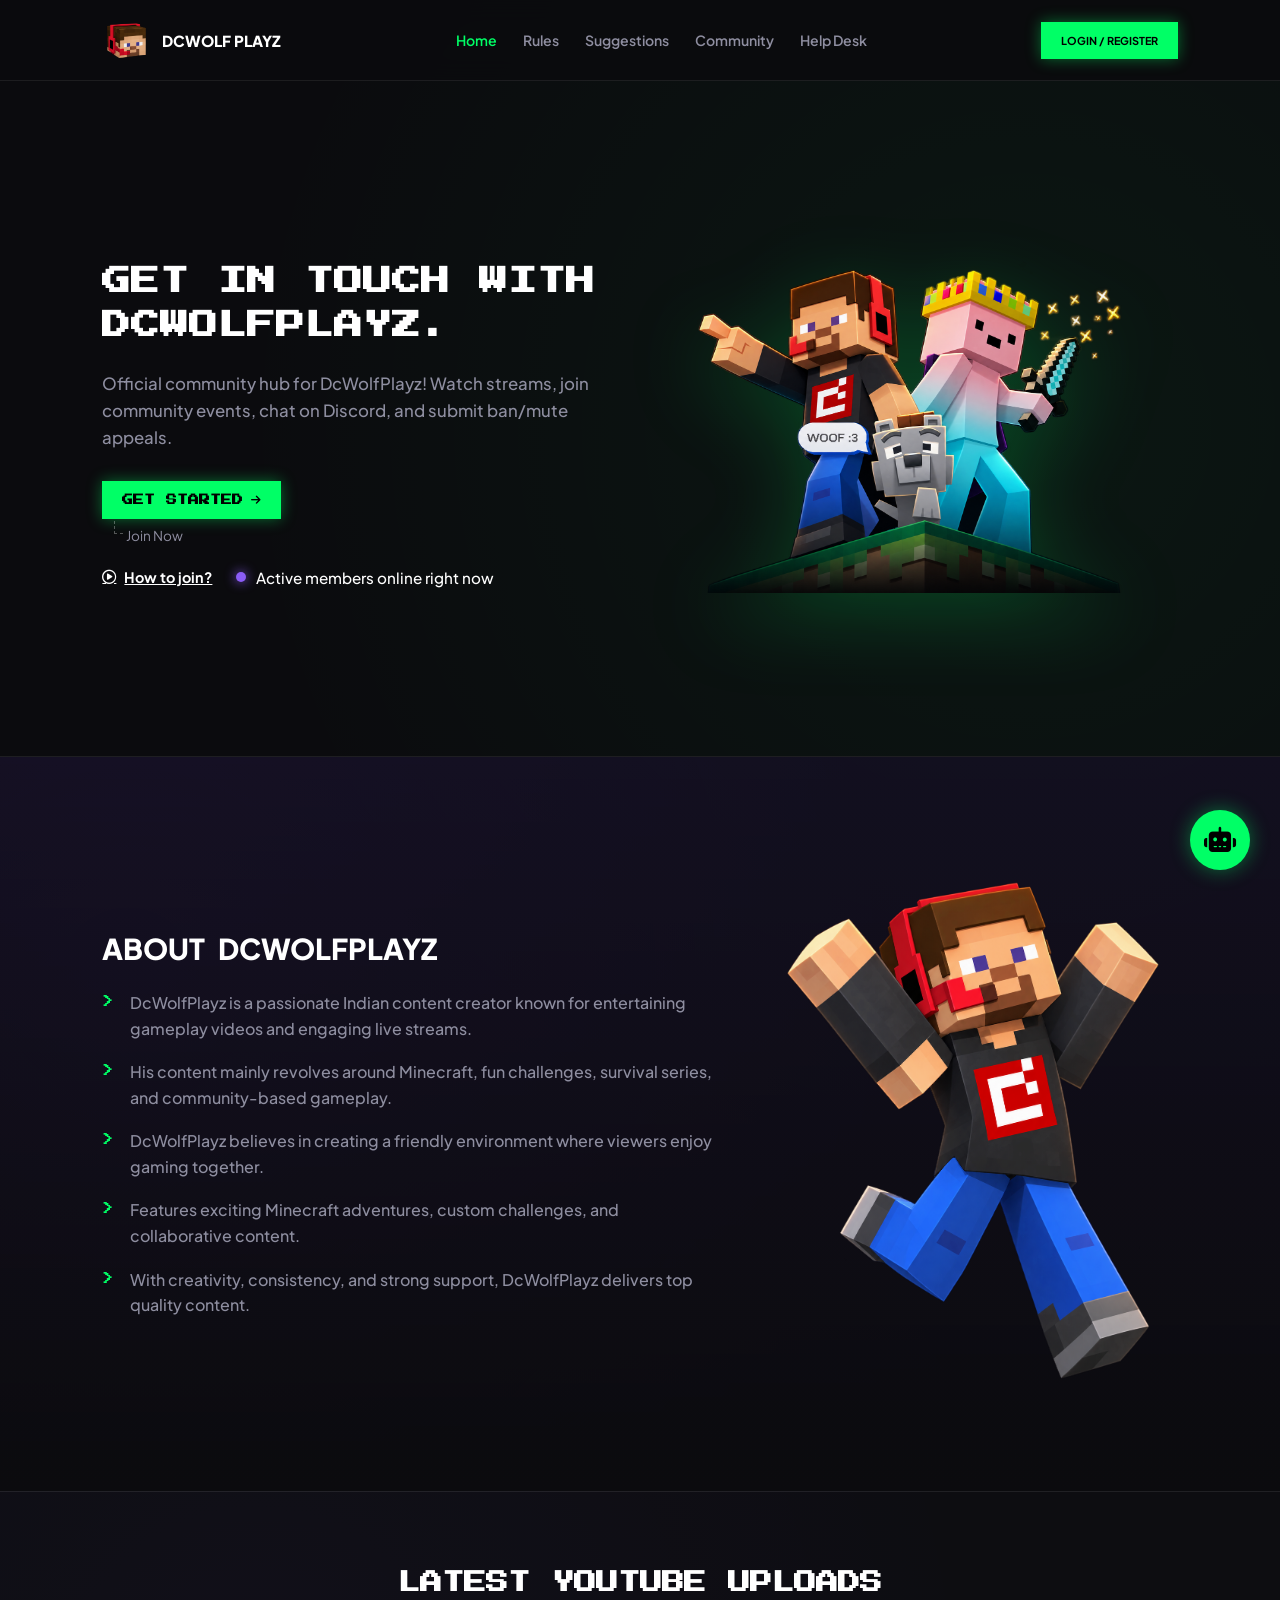
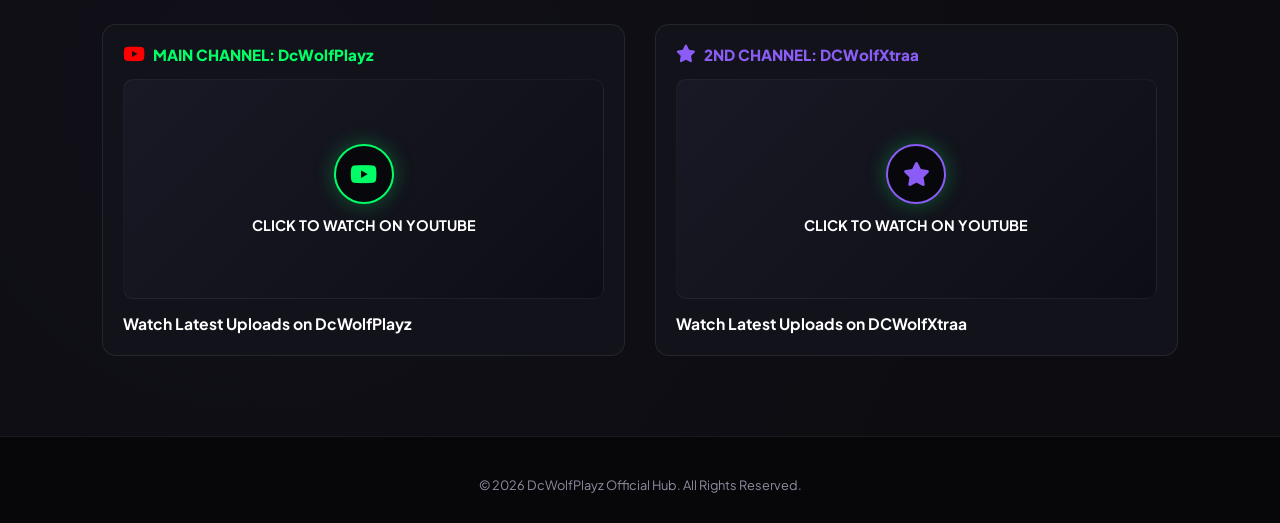
==== index.html @ 74b21df1 "Update index.html" ====
<!DOCTYPE html>
<html lang="en">
<head>
    <meta charset="UTF-8">
    <meta name="viewport" content="width=device-width, initial-scale=1.0">
    <title>DcWolfPlayz | Home</title>
    <link href="https://fonts.googleapis.com/css2?family=Press+Start+2P&family=Plus+Jakarta+Sans:wght@400;500;600;700;800;900&display=swap" rel="stylesheet">
    <link rel="stylesheet" href="https://cdnjs.cloudflare.com/ajax/libs/font-awesome/6.4.0/css/all.min.css">
    <link rel="stylesheet" href="/css/style.css">
</head>
<body>
    <header>
        <a href="/" class="brand" style="font-weight: 900;">
            <div class="brand-logo" style="background: transparent !important; box-shadow: none !important; border: none !important; display: flex; align-items: center; justify-content: center; width: auto; height: auto;">
                <img src="/images/head.png" alt="Logo" style="width: 48px; height: 48px; object-fit: contain;">
            </div>
            DCWOLF  PLAYZ
        </a>
        <nav>
            <a href="/" class="nav-btn active">Home</a>
            <a href="/rules" class="nav-btn">Rules</a>
            <a href="/suggestions" class="nav-btn">Suggestions</a>
            <a href="/community" class="nav-btn">Community</a>
            <a href="/helpdesk" class="nav-btn">Help Desk</a>
        </nav>
        <div class="nav-right-actions">
            <a href="/login" class="auth-nav-btn" id="loginNavBtn" style="text-decoration:none; display:inline-block; text-align:center;">LOGIN / REGISTER</a>
            <a href="/admin" class="auth-nav-btn" id="adminNavBtn" style="display:none; background: var(--accent-purple); color: #fff; text-decoration:none; text-align:center;">ADMIN DASHBOARD</a>
        </div>
    </header>

    <main>
        <section class="hero">
            <div class="hero-content">
                <h1>GET IN TOUCH WITH DCWOLFPLAYZ.</h1>
                <p>Official community hub for DcWolfPlayz! Watch streams, join community events, chat on Discord, and submit ban/mute appeals.</p>
                <div class="hero-actions-container">
                    <div class="btn-wrapper-block">
                        <a href="https://discord.gg/ys2sJAPhyP" target="_blank" class="btn-green">GET STARTED <i class="fa-solid fa-arrow-right"></i></a>
                        <span class="join-now-subtitle">Join Now</span>
                    </div>
                    <div class="secondary-actions-row">
                        <div class="how-to-join-link" onclick="openJoinModal()"><i class="fa-regular fa-circle-play"></i> How to join?</div>
                        <div class="hero-stats-nobox">
                            <div class="dot-purple-glow"></div>
                            <span id="discordMemberCount">... online right now</span>
                        </div>
                    </div>
                </div>
            </div>
            <div class="hero-banner-art">
                <img src="/images/index_image.png" alt="DcWolf Character Render">
            </div>
        </section>

        <div class="about-showcase">
            <div class="about-layout">
                <div class="about-text-content">
                    <h2>ABOUT DCWOLFPLAYZ</h2>
                    <ul class="about-list">
                        <li>DcWolfPlayz is a passionate Indian content creator known for entertaining gameplay videos and engaging live streams.</li>
                        <li>His content mainly revolves around Minecraft, fun challenges, survival series, and community-based gameplay.</li>
                        <li>DcWolfPlayz believes in creating a friendly environment where viewers enjoy gaming together.</li>
                        <li>Features exciting Minecraft adventures, custom challenges, and collaborative content.</li>
                        <li>With creativity, consistency, and strong support, DcWolfPlayz delivers top quality content.</li>
                    </ul>
                </div>
                <div class="about-image-box" style="display: flex; align-items: center; justify-content: center;">
                    <img src="/images/aboutdc.png" alt="About DcWolf Character" style="max-width: 100%; height: auto; border-radius: 12px;">
                </div>
            </div>
        </div>

        <div class="yt-videos-showcase">
            <h2>LATEST YOUTUBE UPLOADS</h2>
            <div class="yt-grid">
                <div class="yt-card">
                    <div class="yt-channel-badge"><i class="fa-brands fa-youtube" style="color:#ff0000; font-size:1.2rem;"></i> MAIN CHANNEL: DcWolfPlayz</div>
                    <a href="https://youtube.com/@dcwolfplayz" target="_blank" class="yt-thumb-wrapper">
                        <div class="yt-play-icon"><i class="fa-brands fa-youtube"></i></div>
                        <span style="font-size:0.9rem; font-weight:700; color:#fff;">CLICK TO WATCH ON YOUTUBE</span>
                    </a>
                    <a href="https://youtube.com/@dcwolfplayz" target="_blank" class="video-title-text">Watch Latest Uploads on DcWolfPlayz</a>
                </div>
                <div class="yt-card">
                    <div class="yt-channel-badge xtra-badge"><i class="fa-solid fa-star" style="color:var(--accent-purple); font-size:1.1rem;"></i> 2ND CHANNEL: DCWolfXtraa</div>
                    <a href="https://youtube.com/@DCWolfXtraa" target="_blank" class="yt-thumb-wrapper">
                        <div class="yt-play-icon" style="border-color: var(--accent-purple); color: var(--accent-purple);"><i class="fa-solid fa-star"></i></div>
                        <span style="font-size:0.9rem; font-weight:700; color:#fff;">CLICK TO WATCH ON YOUTUBE</span>
                    </a>
                    <a href="https://youtube.com/@DCWolfXtraa" target="_blank" class="video-title-text">Watch Latest Uploads on DCWolfXtraa</a>
                </div>
            </div>
        </div>
    </main>

    <!-- AI CHATBOT FLOATING WIDGET -->
    <div class="chat-widget-btn" onclick="toggleChatWindow()"><i class="fa-solid fa-robot"></i></div>

    <div class="chat-window" id="chatWindow">
        <div class="chat-header">
            <div style="display: flex; align-items: center; gap: 10px;">
                <i class="fa-solid fa-robot" style="color: var(--accent-green);"></i>
                <div>
                    <h4 id="chatHeaderTitle">DcWolf AI Assistant</h4>
                    <span style="font-size: 0.7rem; color: var(--text-muted);" id="chatHeaderSubtitle">Online & Ready</span>
                </div>
            </div>
            <div style="display:flex; gap:10px; align-items:center;">
                <button id="chatToggleHistoryBtn" onclick="toggleChatHistoryView()" style="background:none; border:none; color:var(--accent-green); cursor:pointer; font-size:0.9rem;" title="View History"><i class="fa-solid fa-clock-rotate-left"></i></button>
                <button onclick="toggleChatWindow()" style="background:none; border:none; color:#fff; cursor:pointer;"><i class="fa-solid fa-xmark"></i></button>
            </div>
        </div>

        <div class="chat-messages" id="chatMessages">
            <div class="chat-msg msg-bot">Hello! Welcome to Wolf's Dome AI Assistant. How can I help you today? Select a question below or type your message!</div>
        </div>

        <div class="faq-chips-container" id="chatChipsContainer">
            <div class="faq-chip" onclick="sendFaqQuery('How to join the Minecraft server?')">🎮 Join Server?</div>
            <div class="faq-chip" onclick="sendFaqQuery('Where can I submit a ban appeal?')">📜 Ban Appeal?</div>
            <div class="faq-chip" onclick="sendFaqQuery('What are the server rules?')">⚖️ Server Rules?</div>
            <div class="faq-chip" onclick="sendFaqQuery('How to apply for staff?')">🛡️ Staff Apply?</div>
        </div>

        <div class="chat-input-box" id="chatInputArea">
            <input type="text" id="chatInput" placeholder="Type your message..." onkeypress="handleChatKeyPress(event)">
            <button onclick="sendChatMessage()"><i class="fa-solid fa-paper-plane"></i></button>
        </div>
    </div>

    <!-- SUCCESS NOTIFICATION MODAL -->
    <div class="modal-overlay" id="alertModal">
        <div class="modal-body" style="max-width: 420px; text-align: center;">
            <i class="fa-solid fa-circle-check" style="font-size: 2.8rem; color: var(--accent-green); margin-bottom: 15px;"></i>
            <h3 style="font-size: 1rem; color: #fff; margin-bottom: 10px;" id="alertModalTitle">SUCCESS</h3>
            <p style="color: var(--text-muted); font-size: 0.9rem; margin-bottom: 22px;" id="alertModalText">Action completed successfully.</p>
            <button onclick="closeAlertModal()" class="btn-green" style="width:100%; justify-content:center;">OKAY</button>
        </div>
    </div>

    <!-- CUSTOM CONFIRMATION MODAL -->
    <div class="modal-overlay" id="customConfirmModal">
        <div class="modal-body" style="max-width: 420px; text-align: center;">
            <i class="fa-solid fa-triangle-exclamation" style="font-size: 2.5rem; color: var(--accent-red); margin-bottom: 15px;"></i>
            <h3 style="font-size: 1rem; color: #fff; margin-bottom: 10px;" id="confirmModalTitle">CONFIRM ACTION</h3>
            <p style="color: var(--text-muted); font-size: 0.9rem; margin-bottom: 25px;" id="confirmModalText">Are you sure you want to proceed?</p>
            <div style="display: flex; gap: 12px; justify-content: center;">
                <button id="confirmCancelBtn" style="background: #202230; color: #fff; border: 1px solid var(--border-dark); padding: 10px 20px; border-radius: 8px; font-weight: 700; cursor: pointer;">CANCEL</button>
                <button id="confirmProceedBtn" style="background: var(--accent-red); color: #fff; border: none; padding: 10px 20px; border-radius: 8px; font-weight: 700; cursor: pointer;">PROCEED</button>
            </div>
        </div>
    </div>

    <!-- HOW TO JOIN DISCORD MODAL -->
    <div class="modal-overlay" id="joinModal">
        <div class="modal-body">
            <button class="modal-close-btn" onclick="closeJoinModal()"><i class="fa-solid fa-xmark"></i></button>
            <h3 style="font-size: 0.95rem; color: var(--accent-green); margin-bottom: 24px;">HOW TO JOIN DISCORD?</h3>
            <div style="display:flex; flex-direction:column; gap:16px;">
                <div><h4 style="color:#fff; font-size:0.9rem;">STEP 1: CLICK DISCORD INVITE LINK</h4><p style="color:var(--text-muted); font-size:0.85rem;">Click GET STARTED on the home section.</p></div>
                <div><h4 style="color:#fff; font-size:0.9rem;">STEP 2: ACCEPT SERVER INVITE</h4><p style="color:var(--text-muted); font-size:0.85rem;">Click Accept Invite on Discord.</p></div>
            </div>
        </div>
    </div>

    <!-- FOOTER -->
    <footer>
        <p>&copy; 2026 DcWolfPlayz Official Hub. All Rights Reserved.</p>
    </footer>

    <script src="/js/skript.js"></script>
</body>
</html>
---- css/style.css ----
:root {
    --bg-black: #0b0b0e;
    --bg-card: #12131a;
    --bg-card-hover: #1a1c27;
    --accent-green: #00ff66;
    --accent-green-hover: #00cc52;
    --green-glow: rgba(0, 255, 102, 0.4);
    --accent-purple: #8b5cf6;
    --accent-red: #ff4d4d;
    --text-main: #ffffff;
    --text-muted: #8e8ea0;
    --border-dark: rgba(255, 255, 255, 0.08);
    --font-pixel: 'Press Start 2P', cursive, monospace;
    --font-sans: 'Plus Jakarta Sans', sans-serif;
}

* { box-sizing: border-box; margin: 0; padding: 0; font-family: var(--font-sans); scroll-behavior: smooth; }

body {
    background-color: var(--bg-black);
    color: var(--text-main);
    overflow-x: hidden;
    background-image: 
        radial-gradient(circle at 80% 20%, rgba(0, 255, 102, 0.05) 0%, transparent 40%),
        radial-gradient(circle at 20% 80%, rgba(139, 92, 246, 0.05) 0%, transparent 40%);
    display: flex; flex-direction: column; min-height: 100vh;
}

h1, h2, h3, .brand-logo, .btn-green, .char-name, .rule-num { font-family: var(--font-pixel) !important; }
.nav-btn, .nav-action-link { font-family: var(--font-sans) !important; font-weight: 600; text-decoration: none; }
.rule-detail h4, .about-text-content h2, .yt-channel-badge { font-family: var(--font-sans) !important; font-weight: 800; }

/* NAVBAR */
header {
    position: sticky; top: 0; z-index: 1000;
    background: rgba(11, 11, 14, 0.92); backdrop-filter: blur(12px);
    border-bottom: 1px solid var(--border-dark); padding: 16px 8%;
    display: flex; justify-content: space-between; align-items: center;
}

.brand { display: flex; align-items: center; gap: 12px; text-decoration: none; color: #fff; font-size: 0.95rem; }
.brand-logo { width: 36px; height: 36px; background: var(--accent-green); display: flex; align-items: center; justify-content: center; color: #000; font-size: 0.9rem; box-shadow: 0 0 15px var(--green-glow); }

nav { display: flex; align-items: center; gap: 18px; }
.nav-btn { background: none; border: none; color: var(--text-muted); font-size: 0.88rem; cursor: pointer; padding: 6px 4px; transition: 0.3s; }
.nav-btn:hover, .nav-btn.active { color: var(--accent-green); }

.nav-right-actions { display: flex; align-items: center; gap: 12px; }

.btn-green {
    background: var(--accent-green); color: #000; padding: 12px 20px; border-radius: 0px !important;
    text-decoration: none; text-transform: uppercase; font-size: 0.68rem; line-height: 1.2;
    box-shadow: 0 0 15px var(--green-glow); transition: all 0.3s ease; display: inline-flex;
    align-items: center; gap: 8px; border: none; cursor: pointer; font-weight: 700;
}
.btn-green:hover { background: var(--accent-green-hover); transform: translateY(-2px); box-shadow: 0 0 25px rgba(0, 255, 102, 0.6); }

.auth-nav-btn {
    background: var(--accent-green); color: #000; padding: 12px 20px; font-size: 0.68rem; font-weight: 700;
    cursor: pointer; border: none; box-shadow: 0 0 15px var(--green-glow); transition: 0.3s; text-transform: uppercase;
}
.auth-nav-btn:hover { background: var(--accent-green-hover); transform: translateY(-2px); }

/* MAIN LAYOUT */
main { flex: 1; }

/* HERO & SHOWCASES */
.hero { padding: 70px 8% 60px; display: grid; grid-template-columns: 1fr 1fr; align-items: center; gap: 40px; min-height: 75vh; }
.hero-content h1 { font-size: 1.8rem; line-height: 1.5; margin-bottom: 24px; color: #ffffff; text-transform: uppercase; }
.hero-content p { color: var(--text-muted); font-size: 1.05rem; max-width: 520px; margin-bottom: 30px; line-height: 1.6; font-weight: 500; }
.hero-actions-container { display: flex; flex-direction: column; gap: 16px; margin-top: 10px; }
.btn-wrapper-block { display: flex; flex-direction: column; align-items: flex-start; position: relative; }
.join-now-subtitle { color: var(--text-muted); font-size: 0.85rem; margin-top: 8px; margin-left: 12px; position: relative; padding-left: 12px; }
.join-now-subtitle::before { content: ''; position: absolute; left: 0; top: -6px; width: 8px; height: 12px; border-left: 1px dashed rgba(255, 255, 255, 0.3); border-bottom: 1px dashed rgba(255, 255, 255, 0.3); }
.secondary-actions-row { display: flex; align-items: center; gap: 24px; margin-top: 8px; flex-wrap: wrap; }
.how-to-join-link { color: #fff; font-size: 0.9rem; font-weight: 700; text-decoration: underline; cursor: pointer; display: flex; align-items: center; gap: 8px; transition: color 0.3s ease; }
.how-to-join-link:hover { color: var(--accent-green); }
.hero-stats-nobox { display: flex; align-items: center; gap: 10px; color: #ffffff; font-size: 0.95rem; font-weight: 500; }
.dot-purple-glow { width: 10px; height: 10px; background: #8b5cf6; border-radius: 50%; box-shadow: 0 0 12px #8b5cf6; animation: pulseDotPurple 2s infinite; }
@keyframes pulseDotPurple { 0% { opacity: 1; transform: scale(1); } 50% { opacity: 0.5; transform: scale(0.8); } 100% { opacity: 1; transform: scale(1); } }
.hero-banner-art img { width: 100%; max-width: 500px; filter: drop-shadow(0 20px 40px rgba(0, 255, 102, 0.2)); animation: float 4s ease-in-out infinite alternate; }
@keyframes float { 0% { transform: translateY(0px); } 100% { transform: translateY(-15px); } }

/* ABOUT SHOWCASE */
.about-showcase { padding: 90px 8%; border-top: 1px solid var(--border-dark); background: linear-gradient(180deg, rgba(20, 15, 35, 0.8) 0%, rgba(11, 11, 14, 1) 100%), radial-gradient(circle at 10% 30%, rgba(139, 92, 246, 0.15) 0%, transparent 60%); }
.about-layout { display: grid; grid-template-columns: 1.2fr 0.8fr; gap: 50px; align-items: center; }
.about-text-content h2 { font-size: 1.8rem; color: #ffffff; margin-bottom: 24px; text-transform: uppercase; word-spacing: 8px; }
.about-list { list-style: none; display: flex; flex-direction: column; gap: 18px; }
.about-list li { color: var(--text-muted); font-size: 1rem; line-height: 1.6; position: relative; padding-left: 28px; font-weight: 500; }
.about-list li::before { content: '>'; font-family: var(--font-pixel); color: var(--accent-green); font-size: 0.8rem; position: absolute; left: 0; top: 2px; }
.character-placeholder-box { width: 100%; min-height: 400px; border: 2px dashed rgba(255, 255, 255, 0.1); border-radius: 20px; display: flex; flex-direction: column; align-items: center; justify-content: center; gap: 12px; color: var(--text-muted); background: rgba(255, 255, 255, 0.01); }
.character-placeholder-box i { font-size: 3rem; color: var(--accent-green); }

/* YOUTUBE SHOWCASE */
.yt-videos-showcase { padding: 80px 8%; border-top: 1px solid var(--border-dark); background: rgba(18, 19, 26, 0.3); }
.yt-videos-showcase h2 { font-size: 1.4rem; color: #fff; margin-bottom: 30px; text-align: center; text-transform: uppercase; }
.yt-grid { display: grid; grid-template-columns: 1fr 1fr; gap: 30px; }
.yt-card { background: var(--bg-card); border: 1px solid var(--border-dark); padding: 20px; border-radius: 14px; transition: transform 0.3s ease; }
.yt-card:hover { transform: translateY(-4px); border-color: var(--accent-green); }
.yt-channel-badge { font-size: 0.95rem; color: var(--accent-green); margin-bottom: 15px; display: flex; align-items: center; gap: 8px; }
.yt-channel-badge.xtra-badge { color: var(--accent-purple); }
.yt-thumb-wrapper { position: relative; width: 100%; height: 220px; border-radius: 10px; overflow: hidden; display: flex; flex-direction: column; align-items: center; justify-content: center; text-decoration: none; background: linear-gradient(135deg, #181924 0%, #0d0e15 100%); border: 1px solid rgba(255, 255, 255, 0.05); transition: all 0.3s ease; }
.yt-thumb-wrapper:hover { border-color: var(--accent-green); background: linear-gradient(135deg, #1f2130 0%, #12131c 100%); }
.yt-play-icon { width: 60px; height: 60px; background: rgba(0, 0, 0, 0.6); border: 2px solid var(--accent-green); border-radius: 50%; display: flex; align-items: center; justify-content: center; color: var(--accent-green); font-size: 1.5rem; box-shadow: 0 0 20px rgba(0, 255, 102, 0.3); margin-bottom: 12px; transition: transform 0.3s ease; }
.yt-thumb-wrapper:hover .yt-play-icon { transform: scale(1.15); background: var(--accent-green); color: #000; }
.video-title-text { margin-top: 14px; font-size: 0.98rem; color: #fff; font-weight: 700; line-height: 1.4; display: block; text-decoration: none; }
.video-title-text:hover { color: var(--accent-green); }

/* RULES, HELPDESK, SUGGESTIONS, COMMUNITY */
.rules-container, .helpdesk-container, .suggestions-container, .community-container { padding: 70px 8%; }
.rules-layout { display: grid; grid-template-columns: 1.2fr 0.8fr; gap: 50px; margin-top: 30px; align-items: start; }
.rules-list-vertical { display: flex; flex-direction: column; }
.rule-line-item { padding: 22px 0; border-bottom: 1px solid rgba(255, 255, 255, 0.08); display: flex; gap: 20px; align-items: flex-start; }
.rule-num { color: var(--accent-green); font-size: 0.95rem; min-width: 45px; padding-top: 2px; }
.rule-detail h4 { font-size: 1.15rem; color: #ffffff; margin-bottom: 6px; }
.rule-detail p { color: var(--text-muted); font-size: 0.95rem; line-height: 1.5; font-weight: 500; }

.helpdesk-grid, .staff-grid, .socials-grid { display: grid; grid-template-columns: repeat(auto-fit, minmax(240px, 1fr)); gap: 20px; margin-top: 25px; }
.helpdesk-card, .staff-card, .social-box { background: var(--bg-card); border: 1px solid var(--border-dark); border-radius: 14px; padding: 24px; text-decoration: none; color: #fff; transition: 0.3s; }
.helpdesk-card:hover { border-color: var(--accent-green); transform: translateY(-4px); }

/* SUGGESTIONS STYLING */
.suggestion-card { background: var(--bg-card); border: 1px solid var(--border-dark); border-radius: 14px; padding: 24px; margin-bottom: 20px; }
.suggestion-card h3 { font-family: var(--font-sans) !important; font-weight: 700 !important; font-size: 1.1rem !important; }
.suggestion-badge { font-size: 0.7rem; padding: 4px 10px; border-radius: 12px; font-weight: 600; text-transform: uppercase; font-family: var(--font-sans) !important; }
.badge-approved { background: rgba(0, 255, 102, 0.15); color: var(--accent-green); }
.badge-pending { background: rgba(255, 193, 7, 0.15); color: #ffc107; }
.badge-denied { background: rgba(255, 77, 77, 0.15); color: #ff4d4d; }

.reaction-bar { display: flex; gap: 12px; align-items: center; margin-top: 15px; }
.reaction-btn { background: #181a26; border: 1px solid var(--border-dark); color: var(--text-muted); padding: 6px 14px; border-radius: 8px; font-size: 0.85rem; cursor: pointer; display: flex; align-items: center; gap: 6px; transition: 0.2s; }
.reaction-btn:hover, .reaction-btn.active { border-color: var(--accent-green); color: var(--accent-green); background: rgba(0,255,102,0.08); }
.reaction-btn.btn-down:hover, .reaction-btn.btn-down.active { border-color: var(--accent-red); color: var(--accent-red); background: rgba(255,77,77,0.08); }

.replies-wrapper { background: #0f1017; border-radius: 10px; padding: 16px; margin-top: 16px; border: 1px solid rgba(255,255,255,0.05); }
.reply-item { font-size: 0.85rem; color: #d1d1e0; padding: 8px 0; border-bottom: 1px dashed var(--border-dark); }
.reply-item:last-child { border-bottom: none; }
.reply-input-box { display: flex; gap: 10px; margin-top: 12px; }
.reply-input-box input { flex: 1; background: #161824; border: 1px solid var(--border-dark); color: #fff; padding: 10px 14px; border-radius: 8px; font-size: 0.88rem; }
.reply-input-box button { background: var(--accent-purple); color: #fff; border: none; padding: 10px 18px; border-radius: 8px; cursor: pointer; font-weight: 700; }

.staff-head-img { width: 80px; height: 80px; border-radius: 12px; margin-bottom: 15px; border: 2px solid var(--accent-green); }
.staff-role-badge { display: inline-block; font-size: 0.5rem; background: rgba(0, 255, 102, 0.15); color: var(--accent-green); padding: 6px 12px; border-radius: 20px; margin-top: 8px; }

/* CHATBOT STYLING */
.chat-widget-btn { position: fixed; bottom: 30px; right: 30px; width: 60px; height: 60px; background: var(--accent-green); border-radius: 50%; display: flex; align-items: center; justify-content: center; color: #000; font-size: 1.6rem; cursor: pointer; box-shadow: 0 0 20px var(--green-glow); z-index: 1500; transition: transform 0.3s; }
.chat-widget-btn:hover { transform: scale(1.08); }
.chat-window { position: fixed; bottom: 100px; right: 30px; width: 380px; height: 530px; background: #12131a; border: 1px solid var(--border-dark); border-radius: 16px; box-shadow: 0 10px 40px rgba(0,0,0,0.8); display: none; flex-direction: column; z-index: 1500; overflow: hidden; }
.chat-window.open { display: flex; }
.chat-header { background: #181a24; padding: 14px 16px; border-bottom: 1px solid var(--border-dark); display: flex; align-items: center; justify-content: space-between; }
.chat-header h4 { font-size: 0.9rem; color: var(--accent-green); }
.chat-messages { flex: 1; padding: 16px; overflow-y: auto; display: flex; flex-direction: column; gap: 12px; }
.chat-msg { max-width: 85%; padding: 12px 14px; border-radius: 12px; font-size: 0.88rem; line-height: 1.45; word-wrap: break-word; }
.msg-bot { background: #1e202d; color: #e2e2ec; align-self: flex-start; border-bottom-left-radius: 2px; }
.msg-bot a { color: var(--accent-green); text-decoration: underline; font-weight: 600; }
.msg-user { background: var(--accent-green); color: #000; align-self: flex-end; font-weight: 600; border-bottom-right-radius: 2px; }

.faq-chips-container {
    padding: 10px 14px;
    display: flex;
    gap: 8px;
    overflow-x: auto;
    background: #0e0f14;
    border-top: 1px solid var(--border-dark);
    scrollbar-width: none;
    -ms-overflow-style: none;
}
.faq-chips-container::-webkit-scrollbar { display: none; }
.faq-chip { background: #1a1c27; color: #fff; padding: 8px 14px; border-radius: 14px; font-size: 0.75rem; white-space: nowrap; cursor: pointer; border: 1px solid var(--border-dark); transition: all 0.2s; }
.faq-chip:hover { border-color: var(--accent-green); color: var(--accent-green); background: rgba(0, 255, 102, 0.08); }

.chat-input-box { padding: 12px; background: #181a24; border-top: 1px solid var(--border-dark); display: flex; gap: 10px; }
.chat-input-box input { flex: 1; background: #0b0b0e; border: 1px solid var(--border-dark); color: #fff; padding: 10px 12px; border-radius: 8px; font-size: 0.88rem; }
.chat-input-box button { background: var(--accent-green); color: #000; border: none; padding: 10px 16px; border-radius: 8px; cursor: pointer; font-weight: 700; }

/* MODALS LAYERED Z-INDEX ARCHITECTURE */
.modal-overlay { position: fixed; top: 0; left: 0; width: 100%; height: 100%; background: rgba(0, 0, 0, 0.88); backdrop-filter: blur(10px); z-index: 2000; display: none; align-items: center; justify-content: center; padding: 20px; }
.modal-overlay.active { display: flex; }
.modal-body { background: #12131a; border: 1px solid rgba(255, 255, 255, 0.15); border-radius: 16px; max-width: 500px; width: 100%; max-height: 85vh; overflow-y: auto; padding: 30px; position: relative; }
.modal-close-btn { position: absolute; top: 20px; right: 20px; background: none; border: none; color: var(--text-muted); font-size: 1.4rem; cursor: pointer; }

.form-group { margin-bottom: 18px; }
.form-group label { display: block; font-size: 0.85rem; color: #ccc; margin-bottom: 8px; font-weight: 600; }
.form-group input, .form-group select, .form-group textarea { width: 100%; background: #0b0b0e; border: 1px solid var(--border-dark); color: #fff; padding: 12px; border-radius: 8px; font-size: 0.9rem; }

.form-error-alert {
    background: rgba(255, 77, 77, 0.12);
    border: 1px solid rgba(255, 77, 77, 0.4);
    color: #ff6666; padding: 10px 14px;
    border-radius: 8px; font-size: 0.83rem;
    margin-bottom: 16px; display: none;
    align-items: center; gap: 8px; font-weight: 600;
}

/* ADMIN PANEL DASHBOARD MODAL */
#adminModal { z-index: 2000; }
.admin-modal-body { max-width: 950px; width: 95%; background: #0f1017; border: 1px solid var(--accent-purple); padding: 0; overflow: hidden; border-radius: 18px; }
.admin-layout { display: flex; min-height: 550px; }
.admin-sidebar { width: 220px; background: #151722; border-right: 1px solid var(--border-dark); padding: 20px 0; }
.admin-sidebar-btn { width: 100%; padding: 14px 20px; text-align: left; background: none; border: none; color: var(--text-muted); font-size: 0.88rem; font-weight: 600; cursor: pointer; display: flex; align-items: center; gap: 12px; transition: 0.3s; }
.admin-sidebar-btn:hover, .admin-sidebar-btn.active { background: rgba(139, 92, 246, 0.15); color: var(--accent-purple); border-left: 3px solid var(--accent-purple); }
.admin-main-content { flex: 1; padding: 25px; overflow-y: auto; max-height: 550px; }

.admin-table { width: 100%; border-collapse: collapse; margin-top: 15px; }
.admin-table th, .admin-table td { padding: 12px 14px; text-align: left; border-bottom: 1px solid var(--border-dark); font-size: 0.85rem; }
.admin-table th { background: #181a26; color: var(--accent-purple); font-weight: 700; }

.log-item { background: #161824; padding: 12px 16px; border-radius: 8px; margin-bottom: 10px; border-left: 3px solid var(--accent-green); font-size: 0.85rem; }
.log-time { font-size: 0.72rem; color: var(--text-muted); margin-bottom: 4px; }

#customConfirmModal, #editUserModal, #alertModal { z-index: 3000 !important; }

footer { padding: 40px 8% 30px; border-top: 1px solid var(--border-dark); background: #07070a; margin-top: auto; text-align: center; font-size: 0.8rem; color: var(--text-muted); }
.btn-discord {
    background: #5865F2;
    color: #ffffff;
    width: 100%;
    padding: 12px;
    border: none;
    font-size: 0.85rem;
    font-weight: 700;
    cursor: pointer;
    display: flex;
    align-items: center;
    justify-content: center;
    gap: 10px;
    border-radius: 8px;
    transition: background 0.3s;
}
.btn-discord:hover {
    background: #4752C4;
}
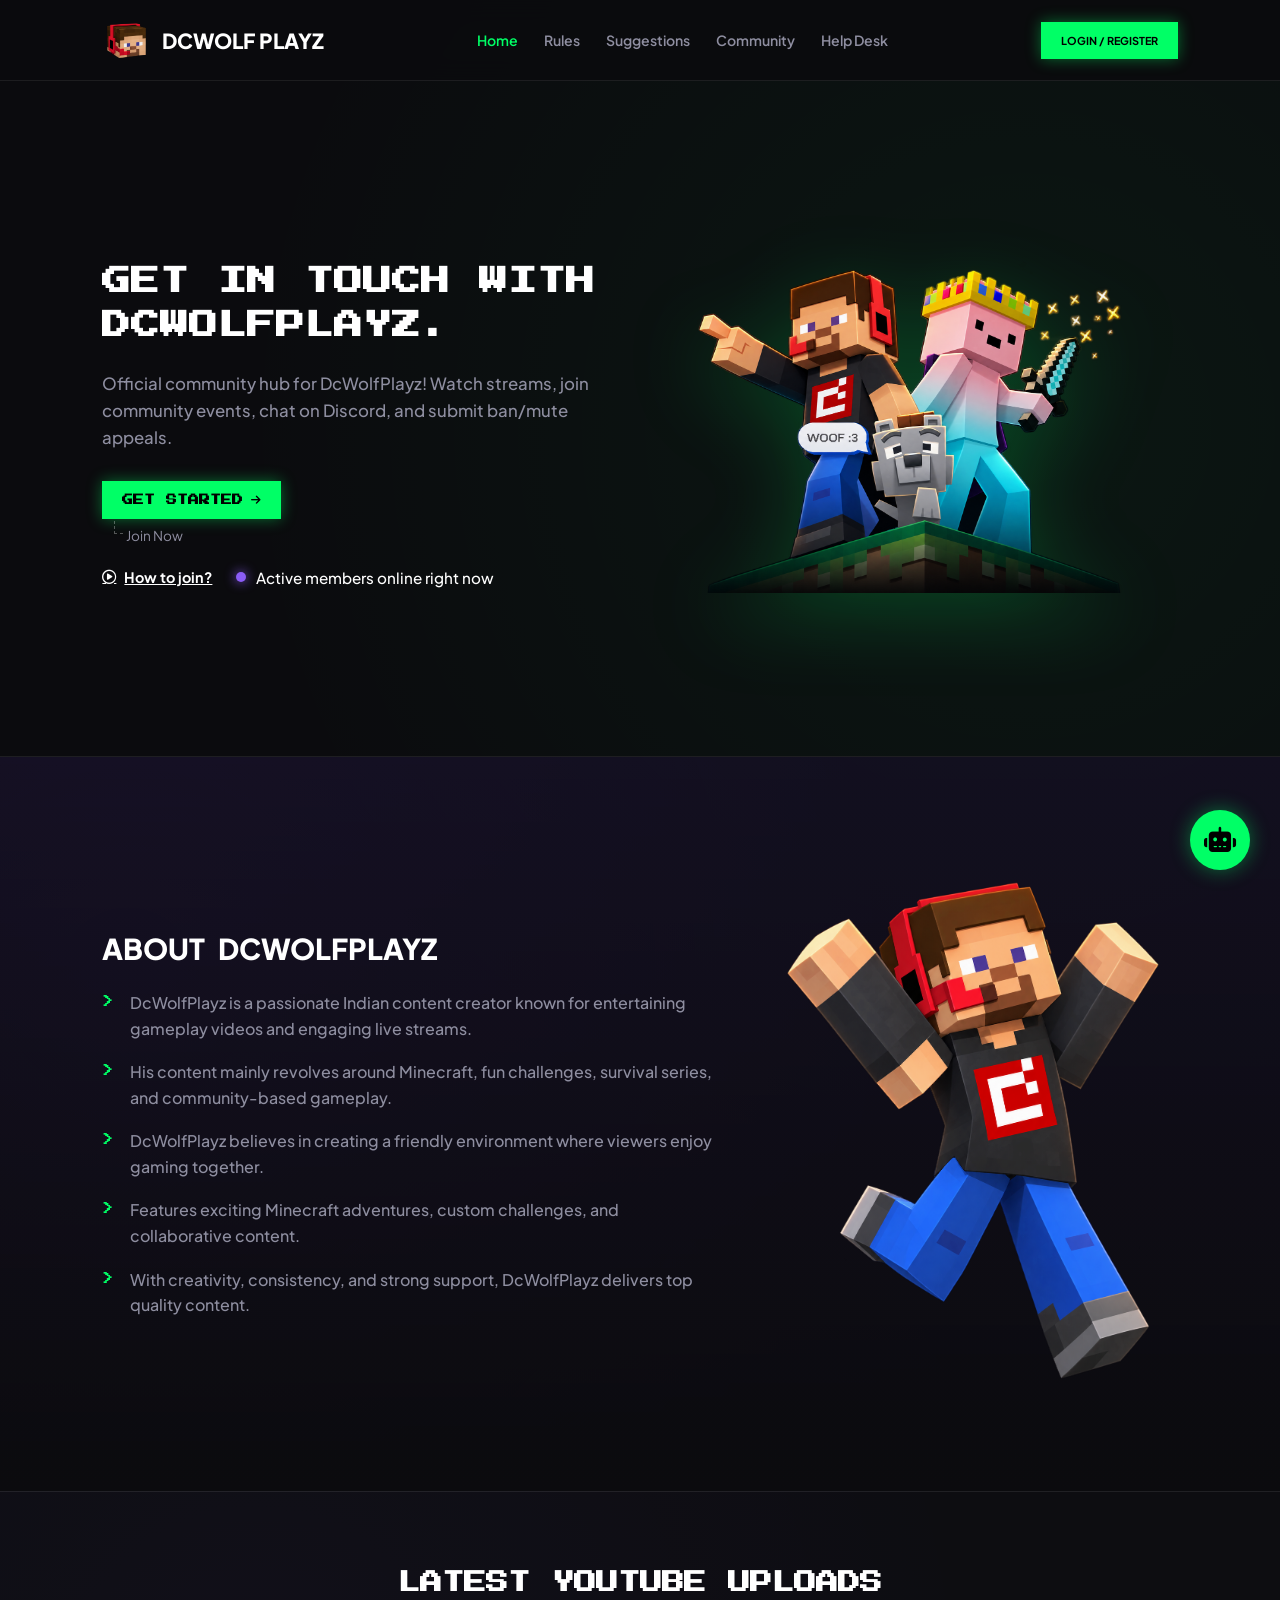
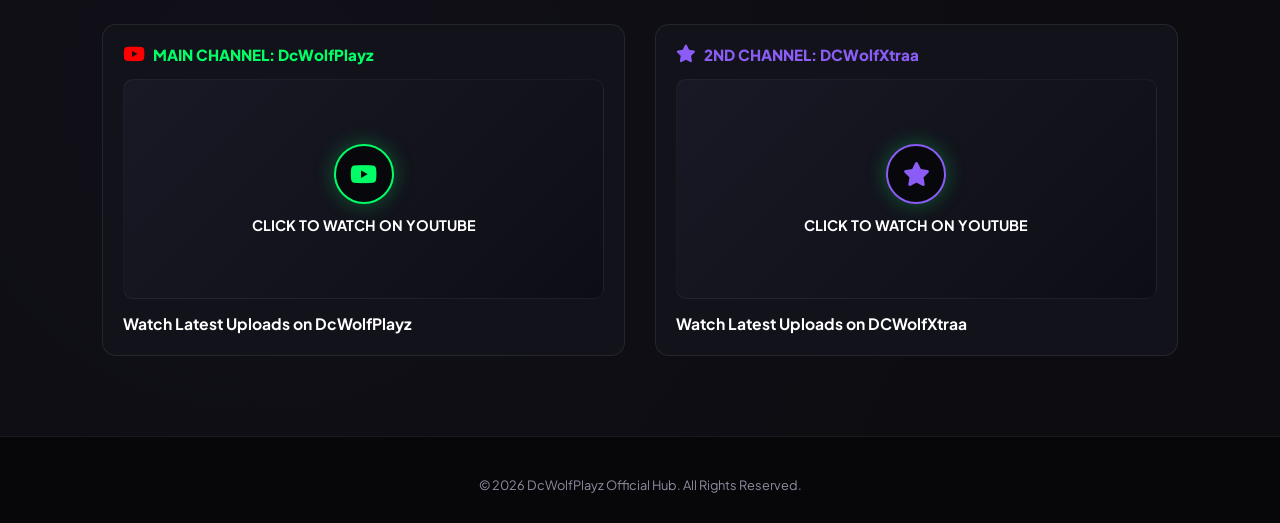
==== commit 386f62a7: "Update index.html" ====
--- a/index.html
+++ b/index.html
@@ -10,7 +10,7 @@
 </head>
 <body>
     <header>
-        <a href="/" class="brand" style="font-weight: 900;">
+        <a href="/" class="brand" style="font-weight: 900; font-size: 1.3rem;">
             <div class="brand-logo" style="background: transparent !important; box-shadow: none !important; border: none !important; display: flex; align-items: center; justify-content: center; width: auto; height: auto;">
                 <img src="/images/head.png" alt="Logo" style="width: 48px; height: 48px; object-fit: contain;">
             </div>
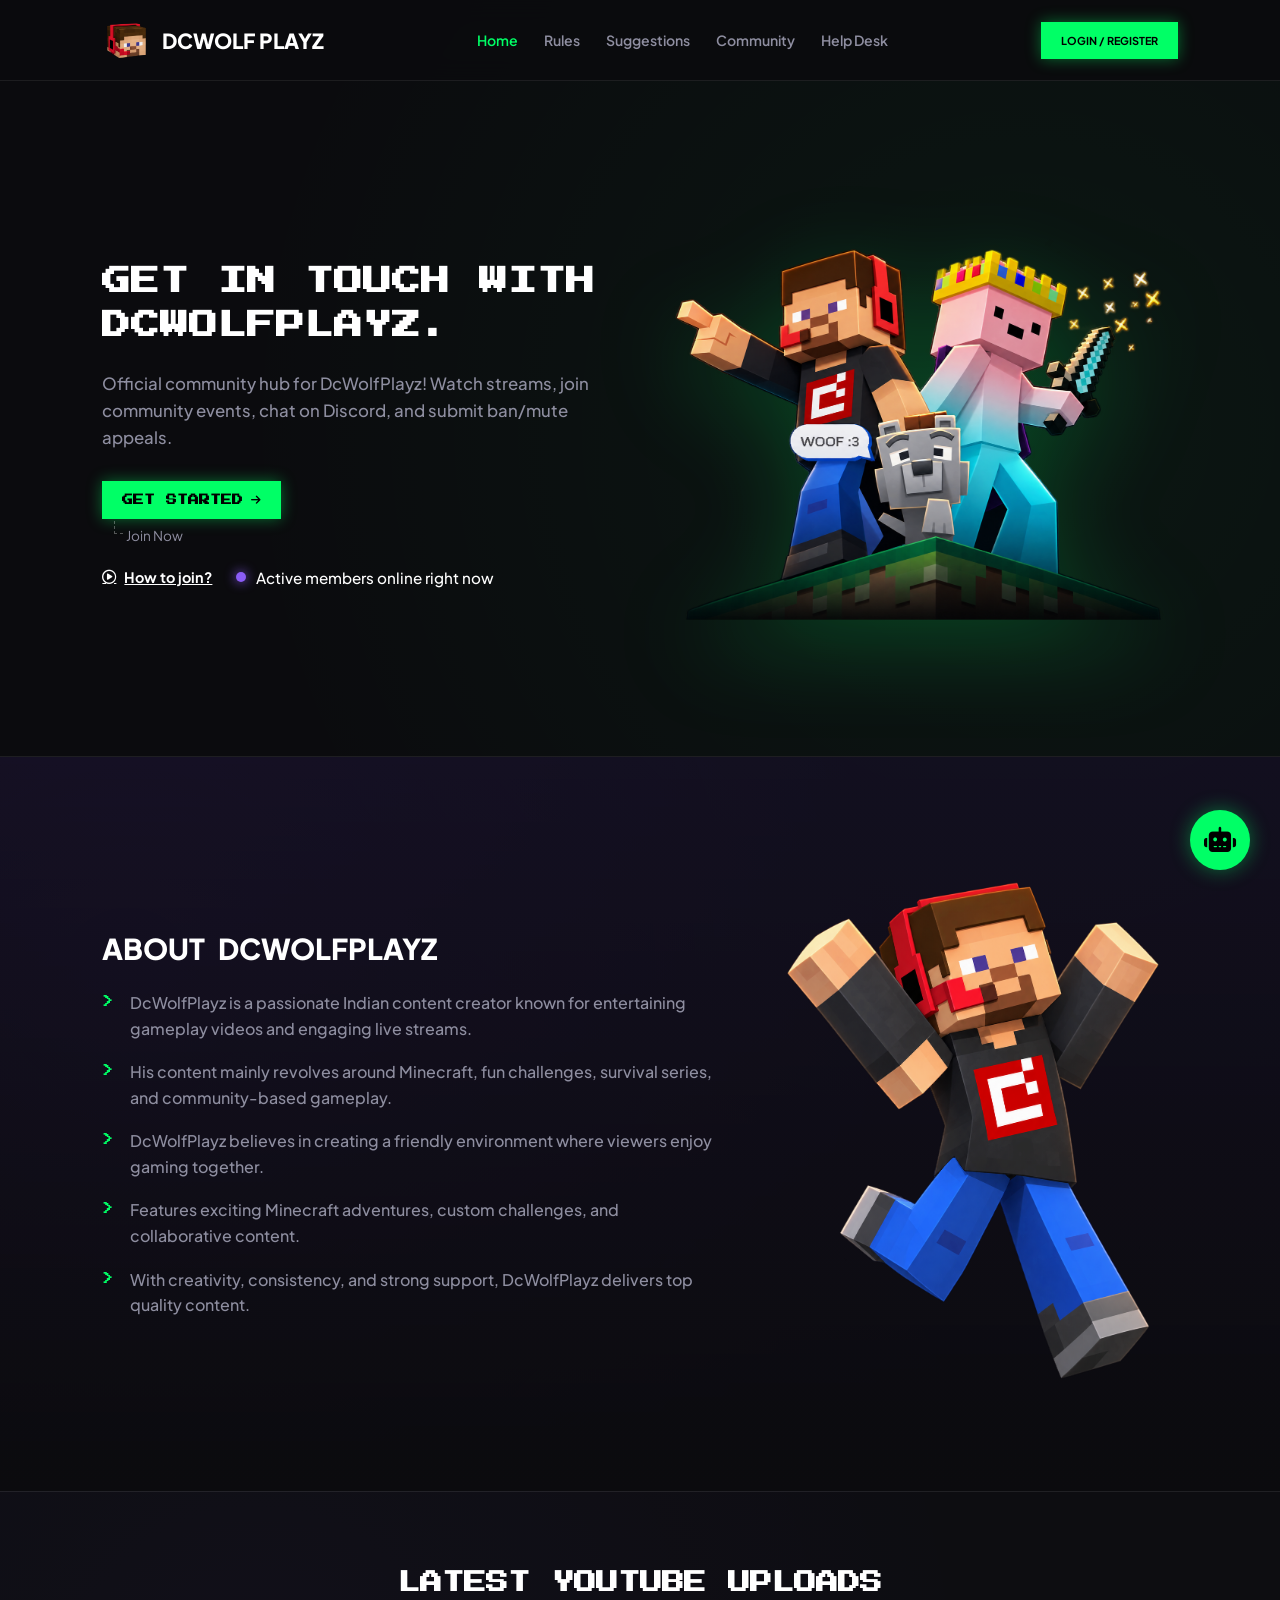
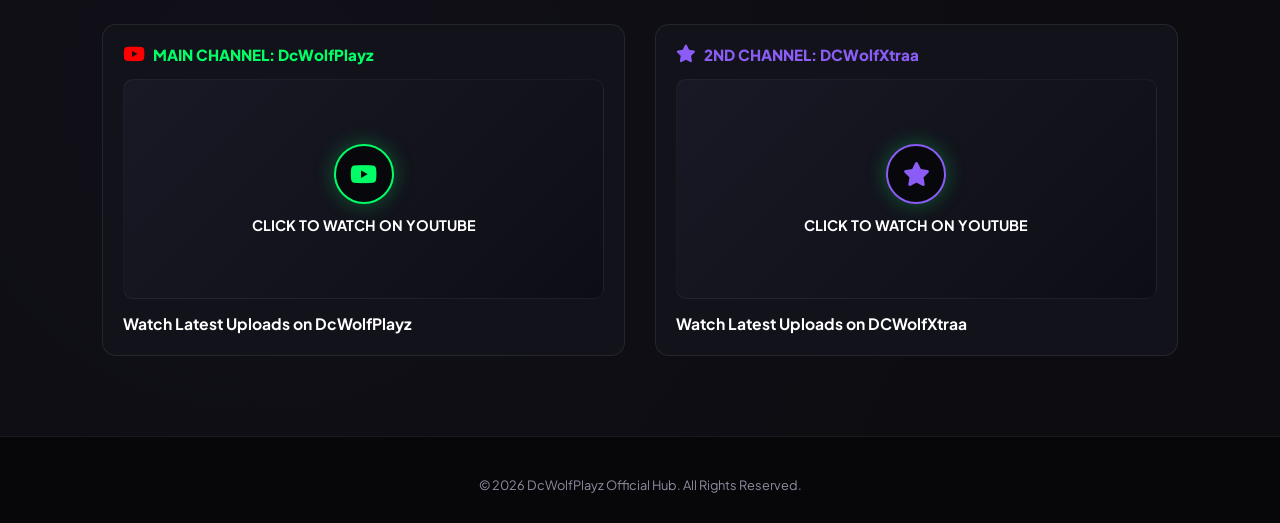
==== commit c80ca6be: "Update index.html" ====
--- a/index.html
+++ b/index.html
@@ -48,8 +48,8 @@
                     </div>
                 </div>
             </div>
-            <div class="hero-banner-art">
-                <img src="/images/index_image.png" alt="DcWolf Character Render">
+            <div class="hero-banner-art" style="display: flex; align-items: center; justify-content: center;">
+                <img src="/images/index_image.png" alt="DcWolf Character Render" style="max-height: 520px; width: auto; transform: scale(1.15);">
             </div>
         </section>
 
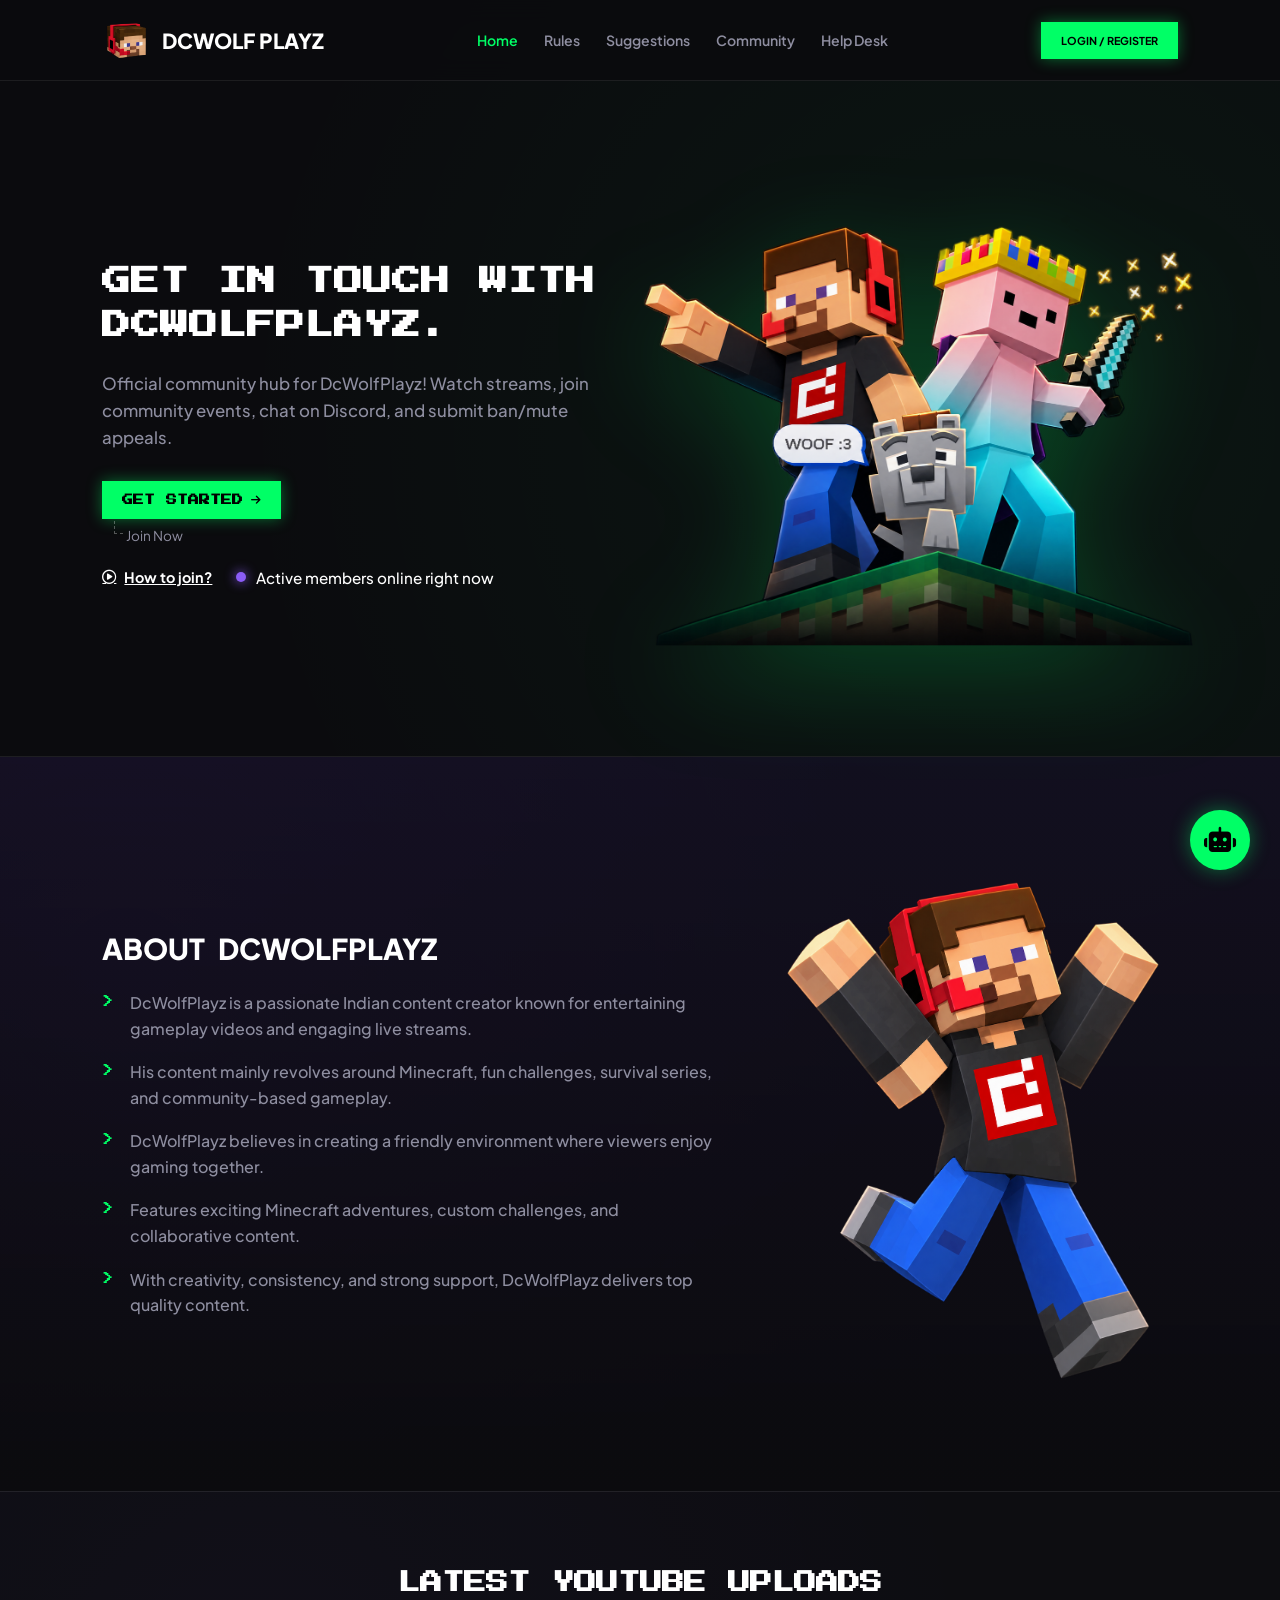
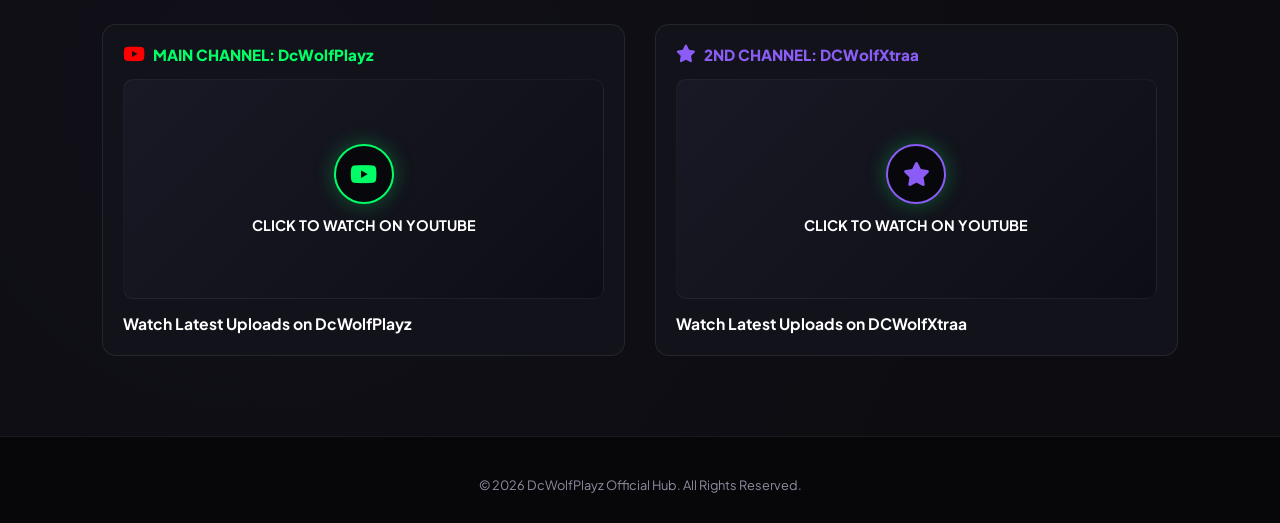
==== commit f1da629b: "Update index.html" ====
--- a/index.html
+++ b/index.html
@@ -49,7 +49,7 @@
                 </div>
             </div>
             <div class="hero-banner-art" style="display: flex; align-items: center; justify-content: center;">
-                <img src="/images/index_image.png" alt="DcWolf Character Render" style="max-height: 520px; width: auto; transform: scale(1.15);">
+                <img src="/images/index_image.png" alt="DcWolf Character Render" style="max-height: 600px; width: auto; transform: scale(1.3); transform-origin: center;">
             </div>
         </section>
 
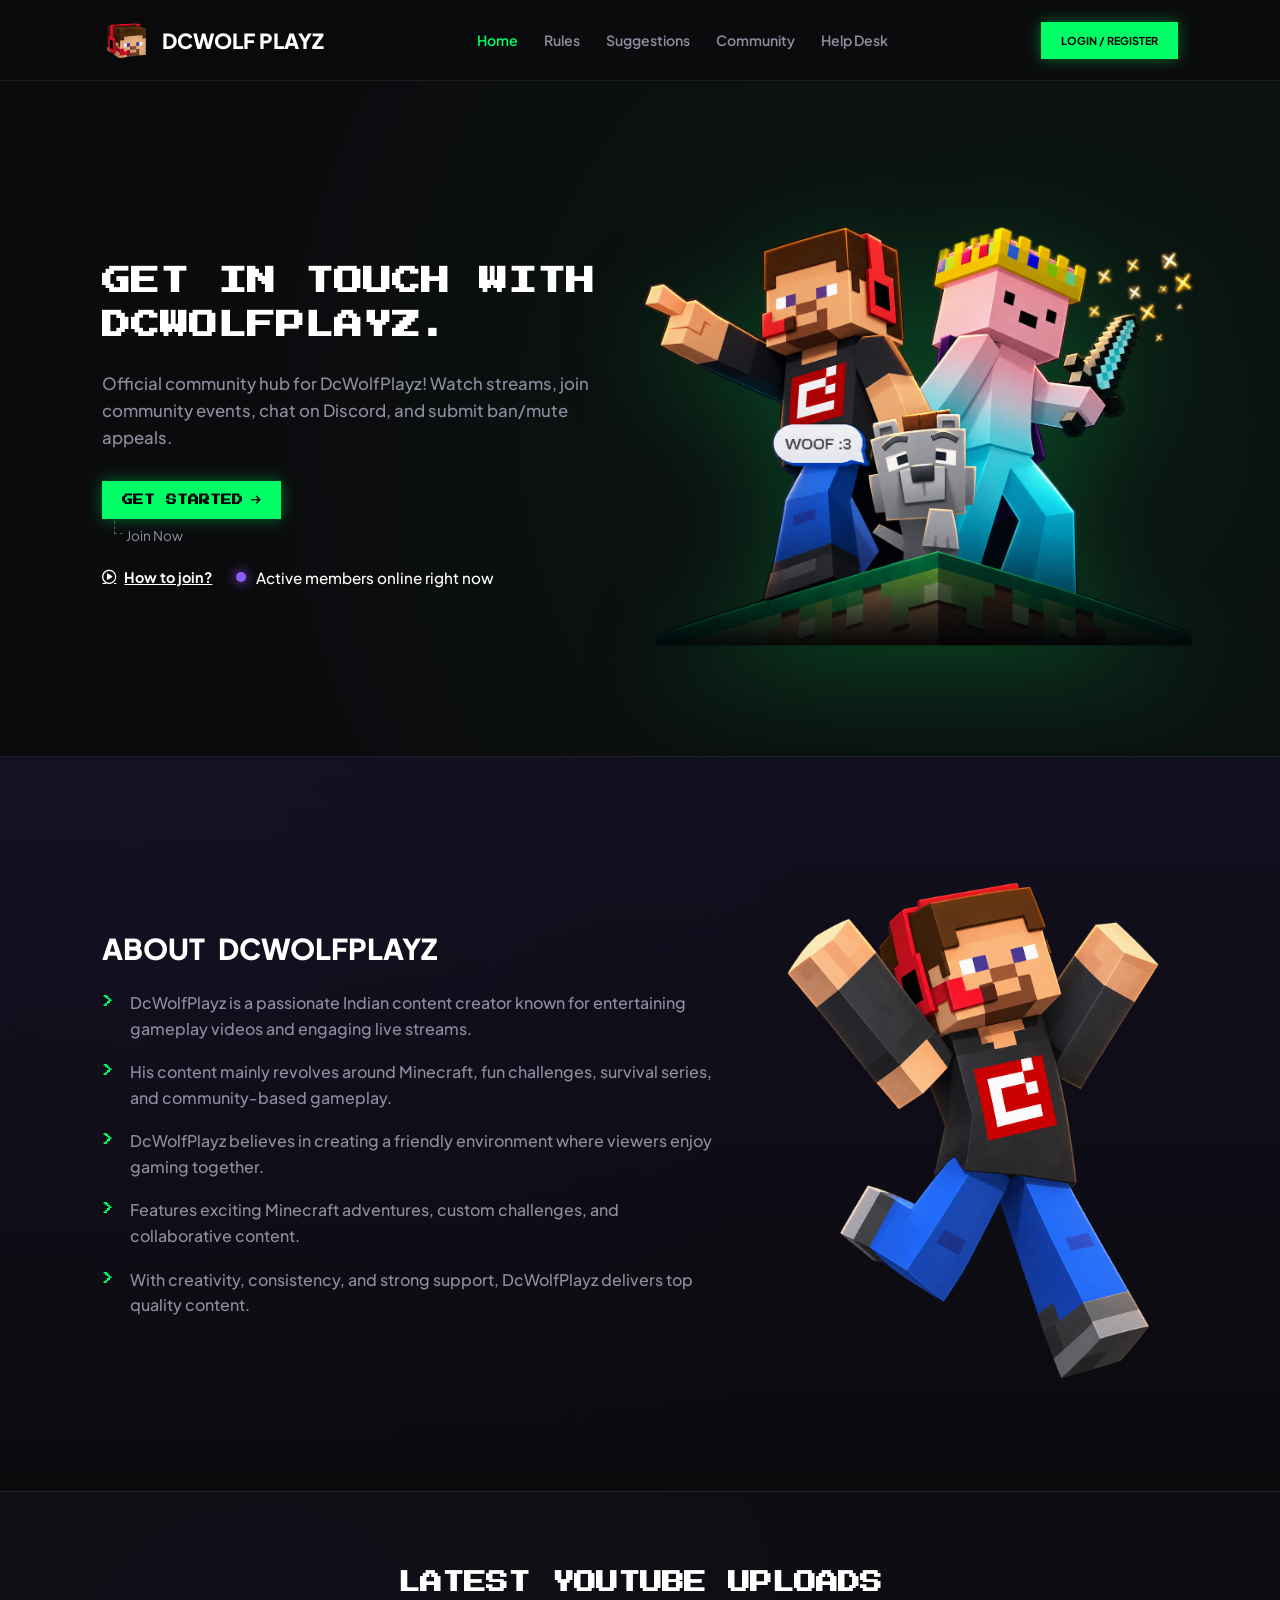
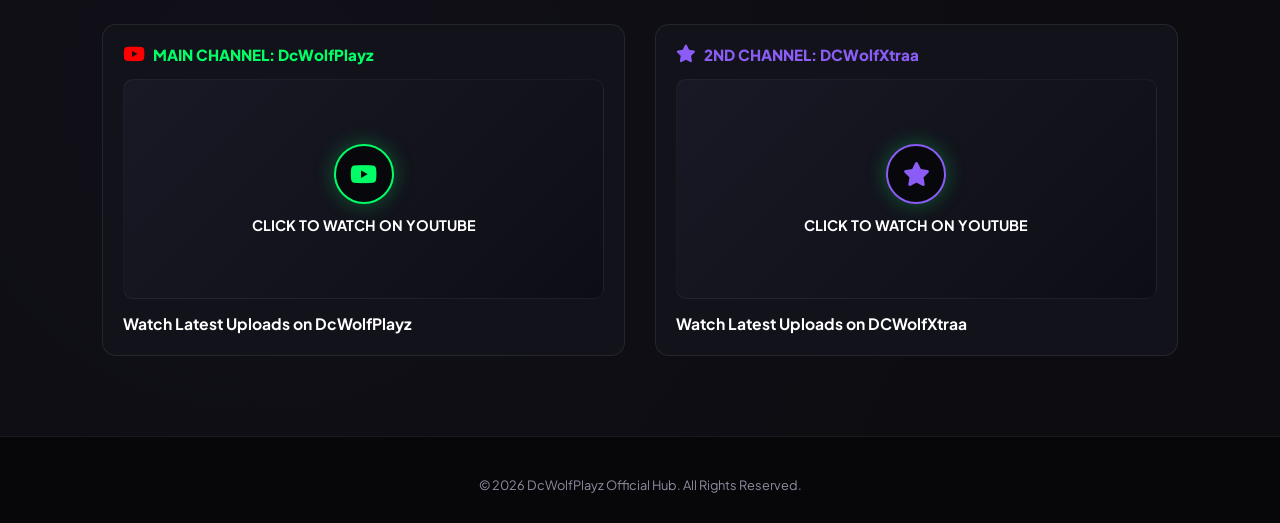
==== commit 61f2dd99: "Update index.html" ====
--- a/index.html
+++ b/index.html
@@ -7,8 +7,139 @@
     <link href="https://fonts.googleapis.com/css2?family=Press+Start+2P&family=Plus+Jakarta+Sans:wght@400;500;600;700;800;900&display=swap" rel="stylesheet">
     <link rel="stylesheet" href="https://cdnjs.cloudflare.com/ajax/libs/font-awesome/6.4.0/css/all.min.css">
     <link rel="stylesheet" href="/css/style.css">
+    <style>
+        /* Maintenance Overlay Styles */
+        #maintenanceOverlay {
+            display: none;
+            position: fixed;
+            top: 0;
+            left: 0;
+            width: 100%;
+            height: 100%;
+            background-color: #0b0b0e;
+            z-index: 99999;
+            align-items: center;
+            justify-content: center;
+            padding: 20px;
+            font-family: 'Plus Jakarta Sans', sans-serif;
+        }
+        .maint-card {
+            background: #12131a;
+            border: 1px solid rgba(255, 255, 255, 0.08);
+            border-radius: 16px;
+            padding: 40px 30px;
+            max-width: 550px;
+            width: 100%;
+            box-shadow: 0 10px 30px rgba(0, 0, 0, 0.5);
+            position: relative;
+            text-align: center;
+            color: #fff;
+        }
+        .maint-eta-badge {
+            position: absolute;
+            top: 20px;
+            right: 20px;
+            background: rgba(251, 146, 60, 0.1);
+            color: #fb923c;
+            border: 1px solid rgba(251, 146, 60, 0.3);
+            padding: 6px 12px;
+            border-radius: 20px;
+            font-size: 0.75rem;
+            font-weight: 700;
+            display: flex;
+            align-items: center;
+            gap: 6px;
+        }
+        .maint-img-box {
+            width: 90px;
+            height: 90px;
+            margin: 0 auto 20px auto;
+            display: flex;
+            align-items: center;
+            justify-content: center;
+        }
+        .maint-img-box img {
+            width: 100%;
+            height: 100%;
+            object-fit: contain;
+            animation: bounce 2s infinite;
+        }
+        @keyframes bounce {
+            0%, 100% { transform: translateY(0); }
+            50% { transform: translateY(-8px); }
+        }
+        .maint-card h1 {
+            font-family: 'Press Start 2P', cursive;
+            font-size: 1.1rem;
+            margin-bottom: 15px;
+            text-transform: uppercase;
+        }
+        .maint-card p {
+            color: #8e8ea0;
+            font-size: 0.95rem;
+            line-height: 1.6;
+            margin-bottom: 25px;
+        }
+        .btn-discord-maint {
+            display: inline-flex;
+            align-items: center;
+            gap: 10px;
+            background: #5865F2;
+            color: #fff;
+            padding: 12px 24px;
+            border-radius: 8px;
+            text-decoration: none;
+            font-weight: 700;
+            font-size: 0.9rem;
+            box-shadow: 0 0 15px rgba(88, 101, 242, 0.4);
+            margin-bottom: 20px;
+            transition: 0.3s;
+        }
+        .btn-discord-maint:hover {
+            background: #4752C4;
+        }
+        .admin-portal-link {
+            display: block;
+            margin-top: 15px;
+            color: #8e8ea0;
+            font-size: 0.8rem;
+            text-decoration: none;
+            transition: 0.3s;
+        }
+        .admin-portal-link:hover {
+            color: #00ff66;
+        }
+    </style>
 </head>
 <body>
+
+    <!-- MAINTENANCE OVERLAY SCREEN -->
+    <div id="maintenanceOverlay">
+        <div class="maint-card">
+            <div class="maint-eta-badge" id="maintEtaBadge">
+                <i class="fa-solid fa-clock"></i> ETA: ~2 Hours
+            </div>
+            
+            <!-- Maintenance PNG Image -->
+            <div class="maint-img-box">
+                <img src="/images/maintenance.png" alt="Maintenance Mode">
+            </div>
+
+            <h1>Under Maintenance</h1>
+            <p id="maintMsgText">DcWolfPlayz website is currently undergoing upgrades and adding new features. Stay tuned!</p>
+            
+            <a href="https://discord.gg/ys2sJAPhyP" target="_blank" class="btn-discord-maint">
+                <i class="fa-brands fa-discord"></i> Join Official Discord
+            </a>
+
+            <div>
+                <a href="/admin-login" class="admin-portal-link">
+                    <i class="fa-solid fa-lock"></i> Admin Portal Login
+                </a>
+            </div>
+        </div>
+    </div>
+
     <header>
         <a href="/" class="brand" style="font-weight: 900; font-size: 1.3rem;">
             <div class="brand-logo" style="background: transparent !important; box-shadow: none !important; border: none !important; display: flex; align-items: center; justify-content: center; width: auto; height: auto;">
@@ -94,81 +225,47 @@
         </div>
     </main>
 
-    <!-- AI CHATBOT FLOATING WIDGET -->
-    <div class="chat-widget-btn" onclick="toggleChatWindow()"><i class="fa-solid fa-robot"></i></div>
-
-    <div class="chat-window" id="chatWindow">
-        <div class="chat-header">
-            <div style="display: flex; align-items: center; gap: 10px;">
-                <i class="fa-solid fa-robot" style="color: var(--accent-green);"></i>
-                <div>
-                    <h4 id="chatHeaderTitle">DcWolf AI Assistant</h4>
-                    <span style="font-size: 0.7rem; color: var(--text-muted);" id="chatHeaderSubtitle">Online & Ready</span>
-                </div>
-            </div>
-            <div style="display:flex; gap:10px; align-items:center;">
-                <button id="chatToggleHistoryBtn" onclick="toggleChatHistoryView()" style="background:none; border:none; color:var(--accent-green); cursor:pointer; font-size:0.9rem;" title="View History"><i class="fa-solid fa-clock-rotate-left"></i></button>
-                <button onclick="toggleChatWindow()" style="background:none; border:none; color:#fff; cursor:pointer;"><i class="fa-solid fa-xmark"></i></button>
-            </div>
-        </div>
-
-        <div class="chat-messages" id="chatMessages">
-            <div class="chat-msg msg-bot">Hello! Welcome to Wolf's Dome AI Assistant. How can I help you today? Select a question below or type your message!</div>
-        </div>
-
-        <div class="faq-chips-container" id="chatChipsContainer">
-            <div class="faq-chip" onclick="sendFaqQuery('How to join the Minecraft server?')">🎮 Join Server?</div>
-            <div class="faq-chip" onclick="sendFaqQuery('Where can I submit a ban appeal?')">📜 Ban Appeal?</div>
-            <div class="faq-chip" onclick="sendFaqQuery('What are the server rules?')">⚖️ Server Rules?</div>
-            <div class="faq-chip" onclick="sendFaqQuery('How to apply for staff?')">🛡️ Staff Apply?</div>
-        </div>
-
-        <div class="chat-input-box" id="chatInputArea">
-            <input type="text" id="chatInput" placeholder="Type your message..." onkeypress="handleChatKeyPress(event)">
-            <button onclick="sendChatMessage()"><i class="fa-solid fa-paper-plane"></i></button>
-        </div>
-    </div>
-
-    <!-- SUCCESS NOTIFICATION MODAL -->
-    <div class="modal-overlay" id="alertModal">
-        <div class="modal-body" style="max-width: 420px; text-align: center;">
-            <i class="fa-solid fa-circle-check" style="font-size: 2.8rem; color: var(--accent-green); margin-bottom: 15px;"></i>
-            <h3 style="font-size: 1rem; color: #fff; margin-bottom: 10px;" id="alertModalTitle">SUCCESS</h3>
-            <p style="color: var(--text-muted); font-size: 0.9rem; margin-bottom: 22px;" id="alertModalText">Action completed successfully.</p>
-            <button onclick="closeAlertModal()" class="btn-green" style="width:100%; justify-content:center;">OKAY</button>
-        </div>
-    </div>
-
-    <!-- CUSTOM CONFIRMATION MODAL -->
-    <div class="modal-overlay" id="customConfirmModal">
-        <div class="modal-body" style="max-width: 420px; text-align: center;">
-            <i class="fa-solid fa-triangle-exclamation" style="font-size: 2.5rem; color: var(--accent-red); margin-bottom: 15px;"></i>
-            <h3 style="font-size: 1rem; color: #fff; margin-bottom: 10px;" id="confirmModalTitle">CONFIRM ACTION</h3>
-            <p style="color: var(--text-muted); font-size: 0.9rem; margin-bottom: 25px;" id="confirmModalText">Are you sure you want to proceed?</p>
-            <div style="display: flex; gap: 12px; justify-content: center;">
-                <button id="confirmCancelBtn" style="background: #202230; color: #fff; border: 1px solid var(--border-dark); padding: 10px 20px; border-radius: 8px; font-weight: 700; cursor: pointer;">CANCEL</button>
-                <button id="confirmProceedBtn" style="background: var(--accent-red); color: #fff; border: none; padding: 10px 20px; border-radius: 8px; font-weight: 700; cursor: pointer;">PROCEED</button>
-            </div>
-        </div>
-    </div>
-
-    <!-- HOW TO JOIN DISCORD MODAL -->
-    <div class="modal-overlay" id="joinModal">
-        <div class="modal-body">
-            <button class="modal-close-btn" onclick="closeJoinModal()"><i class="fa-solid fa-xmark"></i></button>
-            <h3 style="font-size: 0.95rem; color: var(--accent-green); margin-bottom: 24px;">HOW TO JOIN DISCORD?</h3>
-            <div style="display:flex; flex-direction:column; gap:16px;">
-                <div><h4 style="color:#fff; font-size:0.9rem;">STEP 1: CLICK DISCORD INVITE LINK</h4><p style="color:var(--text-muted); font-size:0.85rem;">Click GET STARTED on the home section.</p></div>
-                <div><h4 style="color:#fff; font-size:0.9rem;">STEP 2: ACCEPT SERVER INVITE</h4><p style="color:var(--text-muted); font-size:0.85rem;">Click Accept Invite on Discord.</p></div>
-            </div>
-        </div>
-    </div>
-
     <!-- FOOTER -->
     <footer>
         <p>&copy; 2026 DcWolfPlayz Official Hub. All Rights Reserved.</p>
     </footer>
 
     <script src="/js/skript.js"></script>
+    <script>
+        function checkMaintenanceStatus() {
+            const maintSettings = JSON.parse(localStorage.getItem('dcwolf_maint_settings')) || {};
+            
+            let currentUser = null;
+            try {
+                currentUser = JSON.parse(localStorage.getItem('dcwolf_current_user')) || 
+                              JSON.parse(localStorage.getItem('currentUser')) || null;
+            } catch(e) {}
+            
+            const isAdmin = currentUser && currentUser.role === 'admin';
+            const overlay = document.getElementById('maintenanceOverlay');
+
+            if (maintSettings.active && !isAdmin) {
+                if (overlay) overlay.style.display = 'flex';
+
+                if (maintSettings.eta) {
+                    const badge = document.getElementById('maintEtaBadge');
+                    if (badge) badge.innerHTML = `<i class="fa-solid fa-clock"></i> ETA: ${maintSettings.eta}`;
+                }
+                if (maintSettings.message) {
+                    const msg = document.getElementById('maintMsgText');
+                    if (msg) msg.innerText = maintSettings.message;
+                }
+            } else {
+                if (overlay) overlay.style.display = 'none';
+            }
+        }
+
+        window.addEventListener('DOMContentLoaded', checkMaintenanceStatus);
+        window.addEventListener('storage', (event) => {
+            if (event.key === 'dcwolf_maint_settings') {
+                checkMaintenanceStatus();
+            }
+        });
+    </script>
 </body>
 </html>
